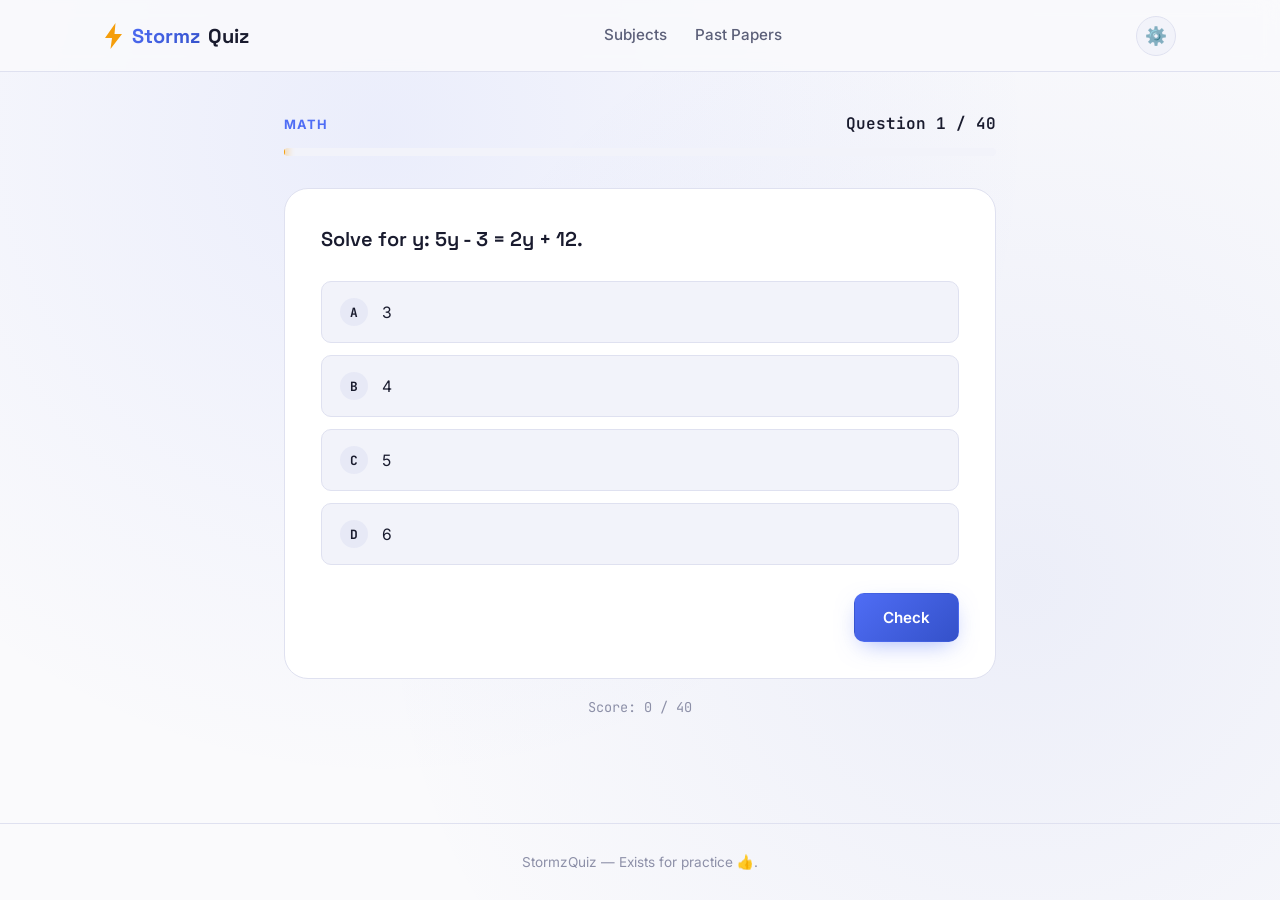
==== quiz.html @ 1dffd60c "Add files via upload" ====
<!DOCTYPE html>
<html lang="en">
<head>
<meta charset="UTF-8" />
<meta name="viewport" content="width=device-width, initial-scale=1.0" />
<title>Quiz — StormzQuiz</title>
<link rel="preconnect" href="https://fonts.googleapis.com" />
<link rel="preconnect" href="https://fonts.gstatic.com" crossorigin />
<link href="https://fonts.googleapis.com/css2?family=Space+Grotesk:wght@500;600;700&family=Inter:wght@400;500;600;700&family=JetBrains+Mono:wght@500;700&display=swap" rel="stylesheet" />
<link rel="stylesheet" href="style.css" />
</head>
<body>

<nav class="nav">
  <div class="container">
    <a href="index.html" class="logo">
      <svg class="bolt" viewBox="0 0 20 26" fill="currentColor"><path d="M11.5 0L1 15h7l-1.5 11L18 11h-7.5L11.5 0z"/></svg>
      <span class="storm">Stormz</span>Quiz
    </a>
    <div class="nav-links">
      <a href="subjects.html">Subjects</a>
      <a href="papers.html">Past Papers</a>
    </div>
    <button class="settings-btn" id="settingsBtn" aria-label="Open settings">⚙️</button>
  </div>
</nav>

<main>
  <div class="quiz-header">
    <div class="quiz-progress-top">
      <span class="subject-tag" id="subjectTag">Subject</span>
      <span class="qcount" id="qCount">Question 1 / 40</span>
    </div>
    <div class="progress-track">
      <div class="progress-fill initial" id="progressFill"></div>
    </div>
  </div>

  <div class="quiz-main">
    <div class="question-card">
      <div class="passage is-hidden" id="passageBox"></div>
      <div class="question-text" id="questionText">Loading question…</div>
      <div class="options" id="optionsList"></div>
      <div class="explanation-box" id="explanationBox">
        <div class="verdict" id="verdictText"></div>
        <div id="explanationText"></div>
      </div>
      <div class="quiz-actions">
        <button class="btn btn-primary" id="actionBtn" disabled>Check</button>
      </div>
    </div>
    <div class="quiz-score-chip" id="scoreChip">Score: 0 / 0</div>
  </div>
</main>

<footer class="footer">
  <div class="container">StormzQuiz — Exists for practice 👍.</div>
</footer>

<div class="settings-overlay" id="settingsOverlay"></div>
<aside class="settings-panel" id="settingsPanel" aria-label="Settings">
  <h3>Settings <button class="settings-close" id="settingsClose" aria-label="Close settings">&times;</button></h3>
  <div class="setting-row setting-row-column">
    <span>Theme</span>
    <div class="theme-swatches">
      <button type="button" class="theme-swatch" data-theme-value="light" aria-pressed="false">
        <span class="swatch-preview swatch-light"></span>
        <span class="swatch-label">Light</span>
      </button>
      <button type="button" class="theme-swatch" data-theme-value="dark" aria-pressed="false">
        <span class="swatch-preview swatch-dark"></span>
        <span class="swatch-label">Dark<br>Blue &amp; Purple</span>
      </button>
      <button type="button" class="theme-swatch" data-theme-value="crimson" aria-pressed="false">
        <span class="swatch-preview swatch-crimson"></span>
        <span class="swatch-label">Red &amp; Black</span>
      </button>
      <button type="button" class="theme-swatch" data-theme-value="meadow" aria-pressed="false">
        <span class="swatch-preview swatch-meadow"></span>
        <span class="swatch-label">White &amp; Green</span>
      </button>
    </div>
  </div>
  <div class="setting-row">
    <span>Reduce animations</span>
    <div class="switch" id="animSwitch" role="switch" aria-label="Reduce animations" aria-checked="false" tabindex="0"></div>
  </div>
  <div class="setting-row">
    <span>Sound effects</span>
    <div class="switch" id="soundSwitch" role="switch" aria-label="Sound effects" aria-checked="true" tabindex="0"></div>
  </div>
</aside>

<script src="questions.js"></script>
<script src="app.js"></script>
<script src="quiz.js"></script>
</body>
</html>
---- style.css ----
:root {
  --bg: #fafafc;
  --surface: #ffffff;
  --surface-2: #f2f3fa;
  --surface-3: #e7e9f6;
  --border: #dfe1f0;
  --text: #191b2e;
  --text-muted: #5c6079;
  --text-dim: #8d90a8;
  --accent-1: #4f6df5;
  --accent-2: #3451c9;
  --accent-ember: #f59e0b;
  --success: #10965f;
  --success-bg: rgba(16, 150, 95, 0.1);
  --error: #dc2626;
  --error-bg: rgba(220, 38, 38, 0.1);

  --gradient-main: linear-gradient(135deg, var(--accent-1), var(--accent-2));
  --gradient-glow: radial-gradient(circle at 30% 15%, rgba(79, 109, 245, 0.09), transparent 55%),
                    radial-gradient(circle at 80% 65%, rgba(52, 81, 201, 0.07), transparent 55%);

  --font-display: "Space Grotesk", "Inter", sans-serif;
  --font-body: "Inter", -apple-system, BlinkMacSystemFont, sans-serif;
  --font-mono: "JetBrains Mono", ui-monospace, "SFMono-Regular", monospace;

  --radius-sm: 10px;
  --radius-md: 16px;
  --radius-lg: 24px;
  --max-width: 1120px;
  --nav-height: 72px;

  --transition: 200ms cubic-bezier(0.2, 0.8, 0.2, 1);
}

[data-theme="dark"] {
  --bg: #0a0c16;
  --surface: #12152a;
  --surface-2: #1a1e3a;
  --surface-3: #232849;
  --border: #2a2f52;
  --text: #e9ebf7;
  --text-muted: #8d92b8;
  --text-dim: #666c94;
  --accent-1: #5b8def;
  --accent-2: #8b5cf6;
  --accent-ember: #fbbf24;
  --success: #34d399;
  --success-bg: rgba(52, 211, 153, 0.12);
  --error: #f87171;
  --error-bg: rgba(248, 113, 113, 0.12);
  --gradient-glow: radial-gradient(circle at 30% 20%, rgba(91, 141, 239, 0.25), transparent 55%),
                    radial-gradient(circle at 80% 60%, rgba(139, 92, 246, 0.2), transparent 55%);
}

[data-theme="crimson"] {
  --bg: #0c0a0a;
  --surface: #161010;
  --surface-2: #1f1717;
  --surface-3: #2a1f1f;
  --border: #382626;
  --text: #f5ecec;
  --text-muted: #b09999;
  --text-dim: #7a6666;
  --accent-1: #ef4444;
  --accent-2: #7f1d1d;
  --accent-ember: #f5a623;
  --success: #34d399;
  --success-bg: rgba(52, 211, 153, 0.12);
  --error: #f87171;
  --error-bg: rgba(248, 113, 113, 0.12);
  --gradient-glow: radial-gradient(circle at 30% 15%, rgba(239, 68, 68, 0.16), transparent 55%),
                    radial-gradient(circle at 80% 65%, rgba(127, 29, 29, 0.28), transparent 55%);
}

[data-theme="meadow"] {
  --bg: #ffffff;
  --surface: #ffffff;
  --surface-2: #f0f7f2;
  --surface-3: #e2f0e6;
  --border: #d3e6d8;
  --text: #16241a;
  --text-muted: #4d6154;
  --text-dim: #7c9284;
  --accent-1: #16a34a;
  --accent-2: #047857;
  --accent-ember: #d97706;
  --success: #10965f;
  --success-bg: rgba(16, 150, 96, 0.1);
  --error: #dc2626;
  --error-bg: rgba(220, 38, 38, 0.1);
  --gradient-glow: radial-gradient(circle at 30% 15%, rgba(22, 163, 74, 0.08), transparent 55%),
                    radial-gradient(circle at 80% 65%, rgba(4, 120, 87, 0.07), transparent 55%);
}

[data-reduce-motion="true"] * {
  animation-duration: 0.001ms !important;
  animation-iteration-count: 1 !important;
  transition-duration: 0.001ms !important;
  scroll-behavior: auto !important;
}

* { box-sizing: border-box; }
html { scroll-behavior: smooth; }

body {
  margin: 0;
  background: var(--bg);
  background-image: var(--gradient-glow);
  background-attachment: fixed;
  color: var(--text);
  font-family: var(--font-body);
  line-height: 1.5;
  -webkit-font-smoothing: antialiased;
  min-height: 100vh;
  display: flex;
  flex-direction: column;
  transition: background var(--transition), color var(--transition);
}

h1, h2, h3, h4 {
  font-family: var(--font-display);
  font-weight: 600;
  letter-spacing: -0.02em;
  margin: 0 0 0.5em;
}

p { color: var(--text-muted); }

a { color: inherit; text-decoration: none; }

button {
  font-family: var(--font-body);
  cursor: pointer;
}

:focus-visible {
  outline: 2px solid var(--accent-1);
  outline-offset: 3px;
  border-radius: 4px;
}

.container {
  width: 100%;
  max-width: var(--max-width);
  margin: 0 auto;
  padding: 0 24px;
}

.nav {
  height: var(--nav-height);
  display: flex;
  align-items: center;
  border-bottom: 1px solid var(--border);
  position: sticky;
  top: 0;
  background: color-mix(in srgb, var(--bg) 85%, transparent);
  -webkit-backdrop-filter: blur(10px);
  backdrop-filter: blur(10px);
  z-index: 100;
}

.nav .container {
  display: flex;
  align-items: center;
  justify-content: space-between;
}

.logo {
  display: flex;
  align-items: center;
  gap: 8px;
  font-family: var(--font-display);
  font-weight: 700;
  font-size: 1.25rem;
}

.logo .bolt {
  width: 20px;
  height: 26px;
  color: var(--accent-ember);
}

.logo span.storm { background: var(--gradient-main); -webkit-background-clip: text; background-clip: text; color: transparent; }

.nav-links {
  display: flex;
  align-items: center;
  gap: 28px;
}

.nav-links a {
  color: var(--text-muted);
  font-size: 0.95rem;
  font-weight: 500;
  transition: color var(--transition);
}
.nav-links a:hover { color: var(--text); }

.settings-btn {
  background: var(--surface-2);
  border: 1px solid var(--border);
  color: var(--text);
  width: 40px;
  height: 40px;
  border-radius: 50%;
  display: flex;
  align-items: center;
  justify-content: center;
  font-size: 1.1rem;
  transition: transform var(--transition), border-color var(--transition);
}
.settings-btn:hover { transform: rotate(35deg); border-color: var(--accent-1); }

.settings-overlay {
  position: fixed;
  inset: 0;
  background: rgba(0,0,0,0.5);
  z-index: 200;
  opacity: 0;
  pointer-events: none;
  transition: opacity var(--transition);
}
.settings-overlay.open { opacity: 1; pointer-events: auto; }

.settings-panel {
  position: fixed;
  top: 0;
  right: 0;
  height: 100%;
  width: min(320px, 88vw);
  background: var(--surface);
  border-left: 1px solid var(--border);
  z-index: 201;
  padding: 28px 24px;
  transform: translateX(100%);
  transition: transform var(--transition);
  display: flex;
  flex-direction: column;
  gap: 24px;
}
.settings-panel.open { transform: translateX(0); }

.settings-panel h3 { display: flex; align-items: center; justify-content: space-between; }
.settings-close { background: none; border: none; color: var(--text-muted); font-size: 1.4rem; line-height: 1; }

.setting-row {
  display: flex;
  align-items: center;
  justify-content: space-between;
  padding: 14px 0;
  border-bottom: 1px solid var(--border);
}
.setting-row:last-child { border-bottom: none; }
.setting-row span { font-size: 0.95rem; }

.setting-row-column {
  flex-direction: column;
  align-items: flex-start;
  gap: 14px;
}

.theme-swatches {
  display: flex;
  flex-wrap: wrap;
  gap: 10px;
  width: 100%;
}

.theme-swatch {
  display: flex;
  flex-direction: column;
  align-items: center;
  gap: 7px;
  width: calc(50% - 5px);
  background: var(--surface-2);
  border: 1.5px solid var(--border);
  border-radius: 12px;
  padding: 12px 8px;
  transition: border-color var(--transition), transform var(--transition), background var(--transition);
}
.theme-swatch:hover { transform: translateY(-2px); border-color: var(--text-dim); }
.theme-swatch.active { border-color: var(--accent-1); background: var(--surface-3); }

.swatch-preview {
  width: 34px;
  height: 34px;
  border-radius: 50%;
  border: 1px solid rgba(128, 128, 128, 0.25);
  flex-shrink: 0;
}
.swatch-light { background: linear-gradient(135deg, #fafafc 50%, #4f6df5 50%); }
.swatch-dark { background: linear-gradient(135deg, #0a0c16 50%, #8b5cf6 50%); }
.swatch-crimson { background: linear-gradient(135deg, #0c0a0a 50%, #ef4444 50%); }
.swatch-meadow { background: linear-gradient(135deg, #ffffff 50%, #16a34a 50%); }

.swatch-label {
  font-size: 0.72rem;
  font-weight: 600;
  color: var(--text-muted);
  text-align: center;
  line-height: 1.2;
}
.theme-swatch.active .swatch-label { color: var(--text); }

.switch {
  position: relative;
  width: 44px;
  height: 25px;
  background: var(--surface-3);
  border-radius: 20px;
  border: 1px solid var(--border);
  cursor: pointer;
  transition: background var(--transition);
  flex-shrink: 0;
}
.switch::after {
  content: "";
  position: absolute;
  top: 2px;
  left: 2px;
  width: 19px;
  height: 19px;
  background: var(--text-dim);
  border-radius: 50%;
  transition: transform var(--transition), background var(--transition);
}
.switch.on { background: var(--gradient-main); border-color: transparent; }
.switch.on::after { transform: translateX(19px); background: white; }

.btn {
  display: inline-flex;
  align-items: center;
  justify-content: center;
  gap: 8px;
  padding: 14px 28px;
  border-radius: var(--radius-sm);
  font-weight: 600;
  font-size: 0.95rem;
  border: 1px solid transparent;
  transition: transform var(--transition), box-shadow var(--transition), border-color var(--transition), background var(--transition);
}
.btn:active { transform: scale(0.97); }

.btn-primary {
  background: var(--gradient-main);
  color: white;
  box-shadow: 0 8px 24px -8px color-mix(in srgb, var(--accent-1) 55%, transparent);
}
.btn-primary:hover { box-shadow: 0 10px 30px -6px color-mix(in srgb, var(--accent-2) 65%, transparent); transform: translateY(-2px); }

.btn-secondary {
  background: var(--surface-2);
  color: var(--text);
  border-color: var(--border);
}
.btn-secondary:hover { border-color: var(--accent-1); transform: translateY(-2px); }

.btn-block { width: 100%; }

.hero {
  padding: 96px 0 72px;
  text-align: center;
  position: relative;
}

.hero-eyebrow {
  display: inline-flex;
  align-items: center;
  gap: 8px;
  color: var(--accent-ember);
  font-size: 0.8rem;
  font-weight: 700;
  letter-spacing: 0.14em;
  text-transform: uppercase;
  margin-bottom: 20px;
}

.hero h1 {
  font-size: clamp(2.4rem, 6vw, 4.2rem);
  line-height: 1.05;
  margin-bottom: 20px;
}

.hero h1 .accent {
  background: var(--gradient-main);
  -webkit-background-clip: text;
  background-clip: text;
  color: transparent;
}

.hero p.tagline {
  font-size: 1.15rem;
  max-width: 560px;
  margin: 0 auto 40px;
}

.hero-actions {
  display: flex;
  gap: 16px;
  justify-content: center;
  flex-wrap: wrap;
  margin-bottom: 56px;
}

.bolt-divider {
  width: min(720px, 90%);
  margin: 0 auto;
  display: block;
}

.bolt-divider path {
  stroke: url(#boltGradient);
  stroke-width: 3;
  fill: none;
  stroke-linecap: round;
  stroke-linejoin: round;
  stroke-dasharray: 900;
  stroke-dashoffset: 900;
  animation: draw-bolt 1.4s cubic-bezier(0.3, 0.8, 0.3, 1) forwards 0.2s;
}
.bolt-gradient-start { stop-color: var(--accent-1); }
.bolt-gradient-middle { stop-color: var(--accent-2); }
.bolt-gradient-end { stop-color: var(--accent-ember); }
@keyframes draw-bolt {
  to { stroke-dashoffset: 0; }
}

.hero-stats {
  display: flex;
  gap: 48px;
  justify-content: center;
  margin-top: 48px;
  flex-wrap: wrap;
}
.hero-stat .num {
  font-family: var(--font-mono);
  font-size: 1.8rem;
  font-weight: 700;
  color: var(--text);
}
.hero-stat .label {
  font-size: 0.85rem;
  color: var(--text-dim);
}

.section {
  padding: 64px 0;
}
.section-offset {
  padding-top: 56px;
}
.section-head {
  text-align: center;
  max-width: 560px;
  margin: 0 auto 48px;
}

.feature-grid {
  display: grid;
  grid-template-columns: repeat(3, 1fr);
  gap: 20px;
}

.feature-card {
  background: var(--surface);
  border: 1px solid var(--border);
  border-radius: var(--radius-md);
  padding: 28px;
  transition: transform var(--transition), border-color var(--transition);
}
.feature-card:hover { transform: translateY(-4px); border-color: var(--accent-1); }
.feature-card .icon { font-size: 1.6rem; margin-bottom: 14px; display: block; }
.feature-card h3 { font-size: 1.05rem; margin-bottom: 6px; }
.feature-card p { font-size: 0.9rem; margin: 0; }

.subjects-grid {
  display: grid;
  grid-template-columns: repeat(3, 1fr);
  gap: 24px;
  margin-top: 40px;
}

.subject-card {
  background: var(--surface);
  border: 1px solid var(--border);
  border-radius: var(--radius-lg);
  padding: 36px 28px;
  text-align: left;
  position: relative;
  overflow: hidden;
  transition: transform var(--transition), border-color var(--transition), box-shadow var(--transition);
  display: block;
}
.subject-card::before {
  content: "";
  position: absolute;
  inset: 0;
  background: var(--gradient-glow);
  opacity: 0;
  transition: opacity var(--transition);
}
.subject-card:hover {
  transform: translateY(-6px);
  border-color: var(--accent-2);
  box-shadow: 0 20px 40px -20px color-mix(in srgb, var(--accent-2) 45%, transparent);
}
.subject-card:hover::before { opacity: 1; }

.subject-card .icon {
  font-size: 2.4rem;
  display: block;
  margin-bottom: 18px;
  position: relative;
}
.subject-card h3 { font-size: 1.35rem; margin-bottom: 8px; position: relative; }
.subject-card p { font-size: 0.9rem; margin-bottom: 20px; position: relative; }
.subject-card .meta {
  display: flex;
  gap: 16px;
  font-size: 0.8rem;
  color: var(--text-dim);
  font-family: var(--font-mono);
  position: relative;
}

.quiz-header {
  max-width: 760px;
  margin: 40px auto 0;
  padding: 0 24px;
}
.quiz-progress-top {
  display: flex;
  justify-content: space-between;
  align-items: baseline;
  margin-bottom: 12px;
}
.quiz-progress-top .qcount {
  font-family: var(--font-mono);
  font-weight: 600;
  color: var(--text);
}
.quiz-progress-top .subject-tag {
  font-size: 0.8rem;
  color: var(--accent-1);
  text-transform: uppercase;
  letter-spacing: 0.08em;
  font-weight: 700;
}

.progress-track {
  width: 100%;
  height: 8px;
  background: var(--surface-2);
  border-radius: 20px;
  overflow: hidden;
  position: relative;
}
.progress-fill {
  height: 100%;
  background: var(--gradient-main);
  border-radius: 20px;
  transition: width 400ms cubic-bezier(0.3, 0.8, 0.3, 1);
  position: relative;
}
.progress-fill.initial { width: 2.5%; }
.progress-fill::after {
  content: "";
  position: absolute;
  right: -1px;
  top: -4px;
  width: 3px;
  height: 16px;
  background: var(--accent-ember);
  border-radius: 2px;
  box-shadow: 0 0 8px var(--accent-ember);
}

.quiz-main {
  max-width: 760px;
  margin: 32px auto 80px;
  padding: 0 24px;
}

.question-card {
  background: var(--surface);
  border: 1px solid var(--border);
  border-radius: var(--radius-lg);
  padding: 36px;
}

.question-text {
  font-family: var(--font-display);
  font-size: 1.25rem;
  font-weight: 600;
  line-height: 1.4;
  margin-bottom: 28px;
  color: var(--text);
}

.passage {
  background: var(--surface-2);
  border-left: 3px solid var(--accent-1);
  padding: 16px 20px;
  border-radius: 8px;
  font-size: 0.92rem;
  color: var(--text-muted);
  margin-bottom: 22px;
  line-height: 1.6;
}
.passage.is-hidden { display: none; }

.options {
  display: flex;
  flex-direction: column;
  gap: 12px;
  margin-bottom: 28px;
}

.option {
  display: flex;
  align-items: center;
  gap: 14px;
  padding: 16px 18px;
  background: var(--surface-2);
  border: 1.5px solid var(--border);
  border-radius: var(--radius-sm);
  text-align: left;
  font-size: 0.98rem;
  color: var(--text);
  transition: border-color var(--transition), background var(--transition), transform var(--transition);
}
.option:hover:not(:disabled) { border-color: var(--accent-1); transform: translateX(2px); }
.option .letter {
  width: 28px;
  height: 28px;
  border-radius: 50%;
  background: var(--surface-3);
  display: flex;
  align-items: center;
  justify-content: center;
  font-size: 0.8rem;
  font-weight: 700;
  font-family: var(--font-mono);
  flex-shrink: 0;
}

.option.selected { border-color: var(--accent-1); background: var(--surface-3); }
.option.correct { border-color: var(--success); background: var(--success-bg); }
.option.correct .letter { background: var(--success); color: #06231a; }
.option.incorrect { border-color: var(--error); background: var(--error-bg); }
.option.incorrect .letter { background: var(--error); color: #2b0a0a; }
.option:disabled { cursor: default; }

.explanation-box {
  background: var(--surface-2);
  border: 1px solid var(--border);
  border-radius: var(--radius-sm);
  padding: 18px 20px;
  margin-bottom: 24px;
  font-size: 0.92rem;
  display: none;
}
.explanation-box.show { display: block; animation: fade-in 300ms ease; }
.explanation-box .verdict { font-weight: 700; font-family: var(--font-display); margin-bottom: 6px; }
.explanation-box.correct-verdict .verdict { color: var(--success); }
.explanation-box.incorrect-verdict .verdict { color: var(--error); }

@keyframes fade-in { from { opacity: 0; transform: translateY(6px); } to { opacity: 1; transform: translateY(0); } }

.quiz-actions { display: flex; justify-content: flex-end; }

.quiz-score-chip {
  font-family: var(--font-mono);
  font-size: 0.85rem;
  color: var(--text-dim);
  margin-top: 18px;
  text-align: center;
}

.results-wrap {
  max-width: 620px;
  margin: 64px auto;
  padding: 0 24px;
  text-align: center;
}

.results-ring {
  width: 220px;
  height: 220px;
  margin: 0 auto 32px;
  position: relative;
}
.results-ring svg { transform: rotate(-90deg); }
.results-ring circle {
  fill: none;
  stroke-width: 12;
}
.results-ring .track { stroke: var(--surface-2); }
.results-ring .fill {
  stroke: url(#resultsGradient);
  stroke-linecap: round;
  transition: stroke-dashoffset 1s cubic-bezier(0.3, 0.8, 0.3, 1);
}
.results-ring-label {
  position: absolute;
  inset: 0;
  display: flex;
  flex-direction: column;
  align-items: center;
  justify-content: center;
}
.results-ring-label .score {
  font-family: var(--font-mono);
  font-size: 2.2rem;
  font-weight: 700;
}
.results-ring-label .pct {
  font-size: 0.85rem;
  color: var(--text-dim);
}

.results-stats {
  display: flex;
  justify-content: center;
  gap: 32px;
  margin-bottom: 40px;
  flex-wrap: wrap;
}
.results-stat { text-align: center; }
.results-stat .val { font-family: var(--font-mono); font-size: 1.5rem; font-weight: 700; }
.results-stat.correct .val { color: var(--success); }
.results-stat.incorrect .val { color: var(--error); }
.results-stat .label { font-size: 0.82rem; color: var(--text-dim); margin-top: 2px; }

.results-actions {
  display: flex;
  gap: 14px;
  justify-content: center;
  flex-wrap: wrap;
}

.papers-grid {
  display: grid;
  grid-template-columns: repeat(auto-fit, minmax(260px, 1fr));
  gap: 20px;
  margin-top: 40px;
}
.paper-card {
  background: var(--surface);
  border: 1px solid var(--border);
  border-radius: var(--radius-md);
  padding: 26px;
  transition: transform var(--transition), border-color var(--transition);
}
.paper-card:hover { transform: translateY(-4px); border-color: var(--accent-1); }
.paper-card h3 { font-size: 1.05rem; margin-bottom: 8px; }
.paper-card p { font-size: 0.88rem; margin-bottom: 18px; }
.paper-card a.btn { font-size: 0.85rem; padding: 10px 18px; }
.papers-note {
  max-width: 640px;
  margin: 48px auto 0;
  text-align: center;
  font-size: 0.85rem;
  color: var(--text-dim);
}

.footer {
  margin-top: auto;
  border-top: 1px solid var(--border);
  padding: 28px 0;
  text-align: center;
  font-size: 0.85rem;
  color: var(--text-dim);
}

@media (max-width: 860px) {
  .feature-grid, .subjects-grid { grid-template-columns: 1fr; }
  .nav-links { display: none; }
  .hero { padding: 64px 0 48px; }
}

@media (max-width: 520px) {
  .question-card { padding: 24px 18px; }
  .quiz-main, .quiz-header { padding: 0 16px; }
  .hero-stats { gap: 28px; }
}
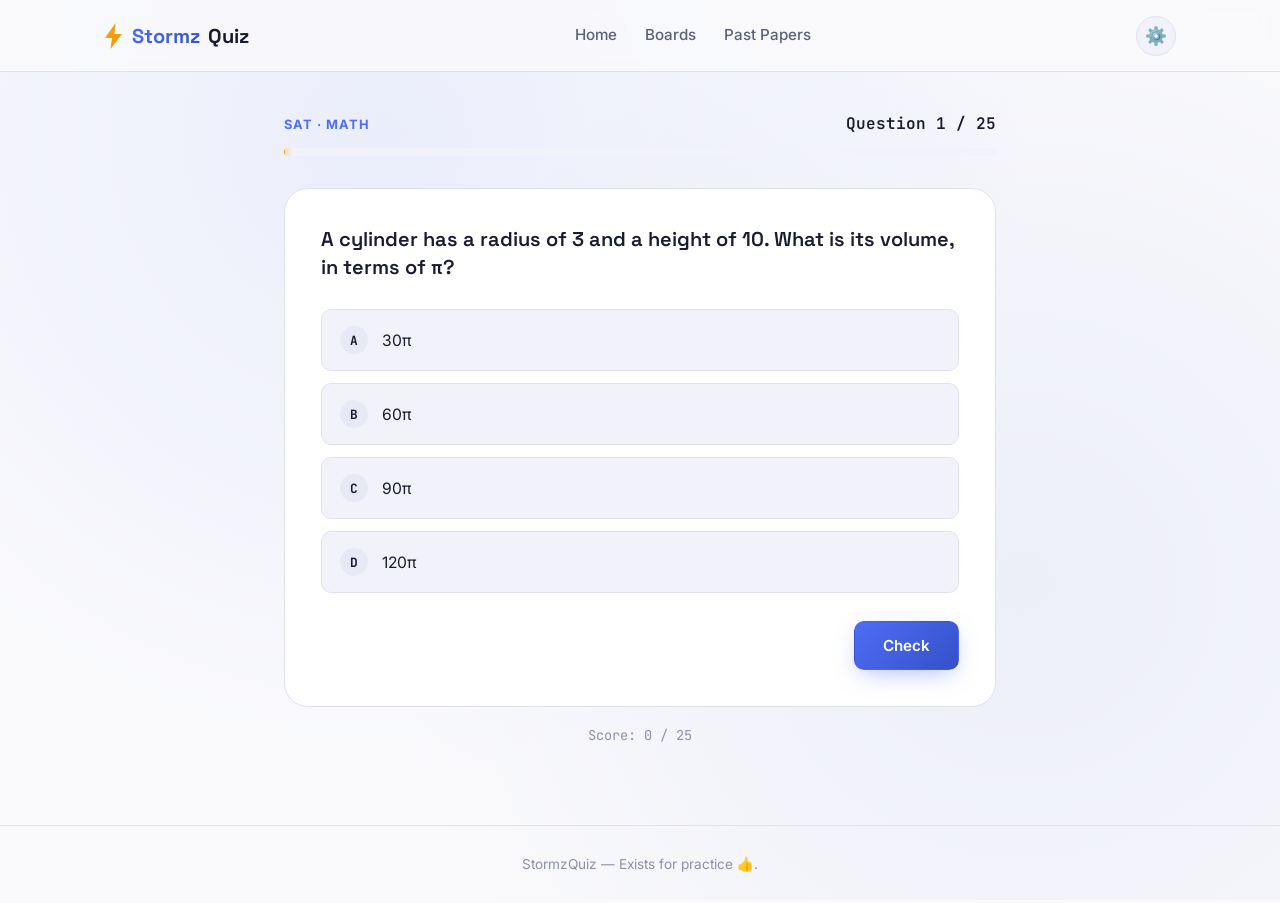
==== commit 468f169c: "Replace all files with new project files" ====
--- a/quiz.html
+++ b/quiz.html
@@ -18,7 +18,8 @@
       <span class="storm">Stormz</span>Quiz
     </a>
     <div class="nav-links">
-      <a href="subjects.html">Subjects</a>
+      <a href="index.html">Home</a>
+      <a href="boards.html">Boards</a>
       <a href="papers.html">Past Papers</a>
     </div>
     <button class="settings-btn" id="settingsBtn" aria-label="Open settings">⚙️</button>
@@ -29,7 +30,7 @@
   <div class="quiz-header">
     <div class="quiz-progress-top">
       <span class="subject-tag" id="subjectTag">Subject</span>
-      <span class="qcount" id="qCount">Question 1 / 40</span>
+      <span class="qcount" id="qCount">Question 1 / 25</span>
     </div>
     <div class="progress-track">
       <div class="progress-fill initial" id="progressFill"></div>
@@ -67,17 +68,29 @@
         <span class="swatch-preview swatch-light"></span>
         <span class="swatch-label">Light</span>
       </button>
-      <button type="button" class="theme-swatch" data-theme-value="dark" aria-pressed="false">
-        <span class="swatch-preview swatch-dark"></span>
-        <span class="swatch-label">Dark<br>Blue &amp; Purple</span>
+      <button type="button" class="theme-swatch" data-theme-value="cosmic" aria-pressed="false">
+        <span class="swatch-preview swatch-cosmic"></span>
+        <span class="swatch-label">Cosmic</span>
       </button>
-      <button type="button" class="theme-swatch" data-theme-value="crimson" aria-pressed="false">
-        <span class="swatch-preview swatch-crimson"></span>
-        <span class="swatch-label">Red &amp; Black</span>
+      <button type="button" class="theme-swatch" data-theme-value="bloodmoon" aria-pressed="false">
+        <span class="swatch-preview swatch-bloodmoon"></span>
+        <span class="swatch-label">Bloodmoon</span>
       </button>
-      <button type="button" class="theme-swatch" data-theme-value="meadow" aria-pressed="false">
-        <span class="swatch-preview swatch-meadow"></span>
-        <span class="swatch-label">White &amp; Green</span>
+      <button type="button" class="theme-swatch" data-theme-value="nature" aria-pressed="false">
+        <span class="swatch-preview swatch-nature"></span>
+        <span class="swatch-label">Nature</span>
+      </button>
+      <button type="button" class="theme-swatch" data-theme-value="monochrome" aria-pressed="false">
+        <span class="swatch-preview swatch-monochrome"></span>
+        <span class="swatch-label">Monochrome</span>
+      </button>
+      <button type="button" class="theme-swatch" data-theme-value="cherry" aria-pressed="false">
+        <span class="swatch-preview swatch-cherry"></span>
+        <span class="swatch-label">Cherry</span>
+      </button>
+      <button type="button" class="theme-swatch" data-theme-value="ocean" aria-pressed="false">
+        <span class="swatch-preview swatch-ocean"></span>
+        <span class="swatch-label">Ocean</span>
       </button>
     </div>
   </div>
--- a/style.css
+++ b/style.css
@@ -32,7 +32,8 @@
   --transition: 200ms cubic-bezier(0.2, 0.8, 0.2, 1);
 }
 
-[data-theme="dark"] {
+/* Cosmic — Blue & Purple (the original dark theme) */
+[data-theme="cosmic"] {
   --bg: #0a0c16;
   --surface: #12152a;
   --surface-2: #1a1e3a;
@@ -52,7 +53,8 @@
                     radial-gradient(circle at 80% 60%, rgba(139, 92, 246, 0.2), transparent 55%);
 }
 
-[data-theme="crimson"] {
+/* Bloodmoon — Red & Black */
+[data-theme="bloodmoon"] {
   --bg: #0c0a0a;
   --surface: #161010;
   --surface-2: #1f1717;
@@ -72,7 +74,8 @@
                     radial-gradient(circle at 80% 65%, rgba(127, 29, 29, 0.28), transparent 55%);
 }
 
-[data-theme="meadow"] {
+/* Nature — White & Green */
+[data-theme="nature"] {
   --bg: #ffffff;
   --surface: #ffffff;
   --surface-2: #f0f7f2;
@@ -92,6 +95,69 @@
                     radial-gradient(circle at 80% 65%, rgba(4, 120, 87, 0.07), transparent 55%);
 }
 
+/* Monochrome — modern black & white */
+[data-theme="monochrome"] {
+  --bg: #0a0a0a;
+  --surface: #141414;
+  --surface-2: #1e1e1e;
+  --surface-3: #2b2b2b;
+  --border: #383838;
+  --text: #f5f5f5;
+  --text-muted: #a3a3a3;
+  --text-dim: #737373;
+  --accent-1: #e5e5e5;
+  --accent-2: #8a8a8a;
+  --accent-ember: #ffffff;
+  --success: #34d399;
+  --success-bg: rgba(52, 211, 153, 0.12);
+  --error: #f87171;
+  --error-bg: rgba(248, 113, 113, 0.12);
+  --gradient-glow: radial-gradient(circle at 30% 15%, rgba(255, 255, 255, 0.06), transparent 55%),
+                    radial-gradient(circle at 80% 65%, rgba(255, 255, 255, 0.04), transparent 55%);
+}
+
+/* Cherry — pink, purple & white */
+[data-theme="cherry"] {
+  --bg: #fff5f9;
+  --surface: #ffffff;
+  --surface-2: #fdeef5;
+  --surface-3: #fbdfec;
+  --border: #f5c9de;
+  --text: #3a1729;
+  --text-muted: #8a5570;
+  --text-dim: #b98aa3;
+  --accent-1: #ec4899;
+  --accent-2: #a855f7;
+  --accent-ember: #c084fc;
+  --success: #10965f;
+  --success-bg: rgba(16, 150, 95, 0.1);
+  --error: #dc2626;
+  --error-bg: rgba(220, 38, 38, 0.1);
+  --gradient-glow: radial-gradient(circle at 30% 15%, rgba(236, 72, 153, 0.09), transparent 55%),
+                    radial-gradient(circle at 80% 65%, rgba(168, 85, 247, 0.08), transparent 55%);
+}
+
+/* Ocean — white & blue */
+[data-theme="ocean"] {
+  --bg: #f5fbff;
+  --surface: #ffffff;
+  --surface-2: #eaf6ff;
+  --surface-3: #d8edfd;
+  --border: #bfe1f7;
+  --text: #0c2233;
+  --text-muted: #45677d;
+  --text-dim: #7c9aad;
+  --accent-1: #0ea5e9;
+  --accent-2: #2563eb;
+  --accent-ember: #0891b2;
+  --success: #10965f;
+  --success-bg: rgba(16, 150, 95, 0.1);
+  --error: #dc2626;
+  --error-bg: rgba(220, 38, 38, 0.1);
+  --gradient-glow: radial-gradient(circle at 30% 15%, rgba(14, 165, 233, 0.09), transparent 55%),
+                    radial-gradient(circle at 80% 65%, rgba(37, 99, 235, 0.07), transparent 55%);
+}
+
 [data-reduce-motion="true"] * {
   animation-duration: 0.001ms !important;
   animation-iteration-count: 1 !important;
@@ -289,9 +355,12 @@
   flex-shrink: 0;
 }
 .swatch-light { background: linear-gradient(135deg, #fafafc 50%, #4f6df5 50%); }
-.swatch-dark { background: linear-gradient(135deg, #0a0c16 50%, #8b5cf6 50%); }
-.swatch-crimson { background: linear-gradient(135deg, #0c0a0a 50%, #ef4444 50%); }
-.swatch-meadow { background: linear-gradient(135deg, #ffffff 50%, #16a34a 50%); }
+.swatch-cosmic { background: linear-gradient(135deg, #0a0c16 50%, #8b5cf6 50%); }
+.swatch-bloodmoon { background: linear-gradient(135deg, #0c0a0a 50%, #ef4444 50%); }
+.swatch-nature { background: linear-gradient(135deg, #ffffff 50%, #16a34a 50%); }
+.swatch-monochrome { background: linear-gradient(135deg, #0a0a0a 50%, #f5f5f5 50%); }
+.swatch-cherry { background: linear-gradient(135deg, #ec4899 50%, #a855f7 50%); }
+.swatch-ocean { background: linear-gradient(135deg, #ffffff 50%, #0ea5e9 50%); }
 
 .swatch-label {
   font-size: 0.72rem;
@@ -473,9 +542,38 @@
 .feature-card h3 { font-size: 1.05rem; margin-bottom: 6px; }
 .feature-card p { font-size: 0.9rem; margin: 0; }
 
+.is-hidden { display: none !important; }
+
+.back-link {
+  display: inline-flex;
+  align-items: center;
+  gap: 6px;
+  font-size: 0.9rem;
+  font-weight: 600;
+  color: var(--text-muted);
+  margin-bottom: 24px;
+  transition: color var(--transition);
+}
+.back-link:hover { color: var(--accent-1); }
+
+.board-pill {
+  display: inline-flex;
+  align-items: center;
+  gap: 6px;
+  padding: 4px 12px;
+  border-radius: 20px;
+  background: var(--surface-3);
+  border: 1px solid var(--border);
+  font-size: 0.72rem;
+  font-weight: 700;
+  letter-spacing: 0.05em;
+  text-transform: uppercase;
+  color: var(--accent-1);
+}
+
 .subjects-grid {
   display: grid;
-  grid-template-columns: repeat(3, 1fr);
+  grid-template-columns: repeat(auto-fit, minmax(240px, 1fr));
   gap: 24px;
   margin-top: 40px;
 }
@@ -739,6 +837,19 @@
   flex-wrap: wrap;
 }
 
+.papers-board {
+  margin-top: 48px;
+}
+.papers-board:first-of-type {
+  margin-top: 40px;
+}
+.papers-board-title {
+  font-size: 1.15rem;
+  margin-bottom: 4px;
+  padding-bottom: 12px;
+  border-bottom: 1px solid var(--border);
+}
+
 .papers-grid {
   display: grid;
   grid-template-columns: repeat(auto-fit, minmax(260px, 1fr));
